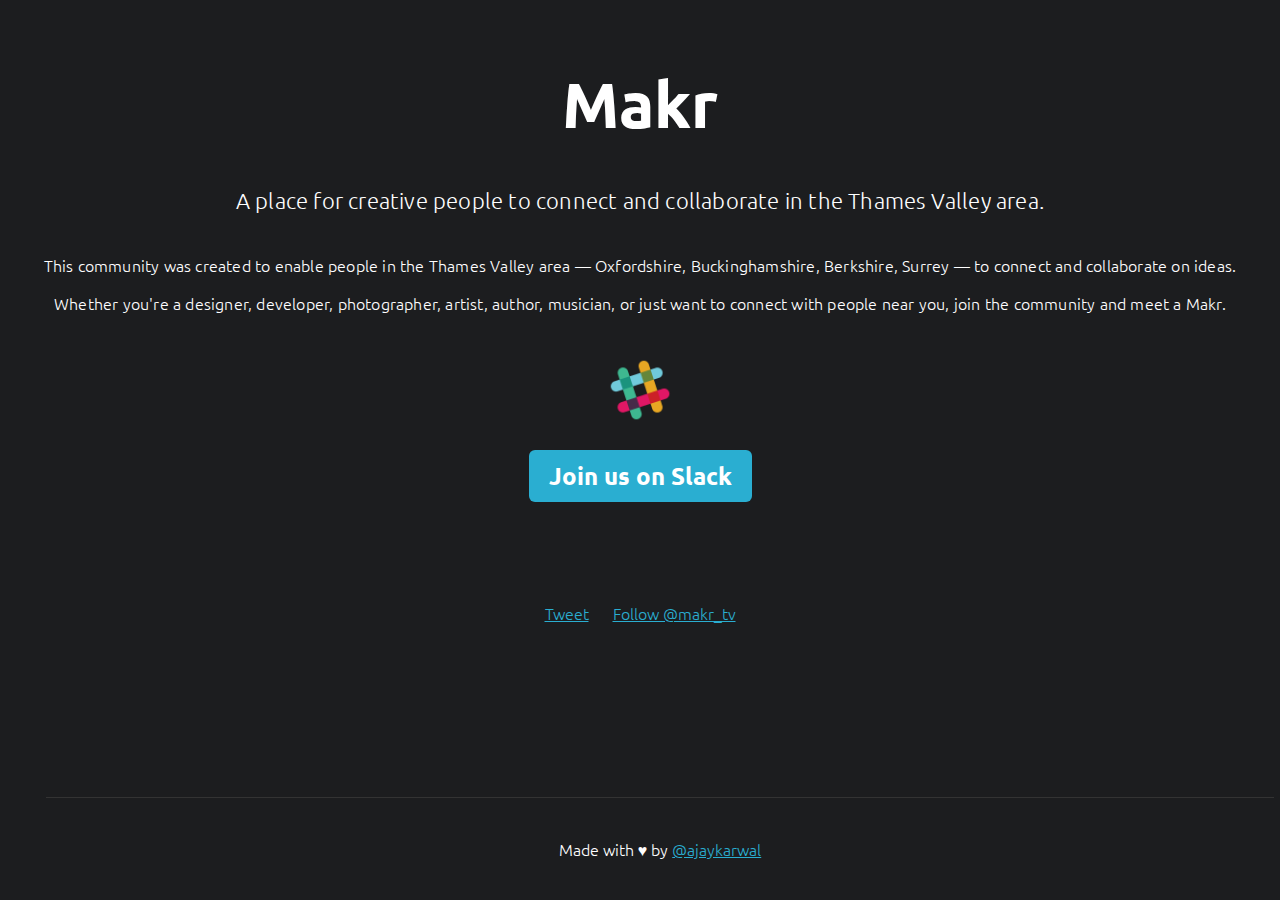
==== index.html @ da87ecca "First commit" ====
<!DOCTYPE html>
<html lang="en">
<head>
  <meta charset="UTF-8">
  <meta name="viewport" content="width=device-width, user-scalable=yes, initial-scale=1.0, minimum-scale=1.0">
  <title>Makr - A place for creative people to connect and colaborate</title>
  <meta name="description" content="Makr is a community for people in the Thames Valley area to connect and collaborate on ideas.">
  <meta name="keywords" content="slack community, thames valley, reading, oxford, wokingham, windsor, slough, buckinghamshire, berkshire, creative,">
  
  <link rel="apple-touch-icon" sizes="180x180" href="/apple-touch-icon.png">
  <link rel="icon" type="image/png" href="/favicon-32x32.png" sizes="32x32">
  <link rel="icon" type="image/png" href="/favicon-16x16.png" sizes="16x16">
  <link rel="shortcut icon" type="image/x-icon" href="/favicon.ico">
  <link rel="manifest" href="/manifest.json">
  <link rel="mask-icon" href="/safari-pinned-tab.svg" color="#1c1d1f">
  <meta name="theme-color" content="#ffffff">

  <link href="https://fonts.googleapis.com/css?family=Ubuntu+Mono|Ubuntu:300,700" rel="stylesheet">
  <link href="css/site.css" rel="stylesheet">
</head>
<body>
  <header role="banner">
    <h1>Makr</h1>
    <p>A place for creative people to connect and collaborate in the Thames Valley area.</p>
  </header>

  <main>
    <p>
      This community was created to enable people in the Thames Valley area &mdash; Oxfordshire, Buckinghamshire, Berkshire, Surrey &mdash; to connect and collaborate on ideas.
    </p>
    <p>Whether you're a designer, developer, photographer, artist, author, musician, or just want to connect with people near you, join the community and meet a Makr.</p>

    <img src="img/slack-icon.png" alt="Slack" class="slack-logo" />
    <a class="typeform-share link btn" href="https://ajaykarwal.typeform.com/to/GQnjFH" data-mode="1" target="_blank">Join us on Slack</a>

    <ul class="share-buttons">
      <li><a href="https://twitter.com/share" class="twitter-share-button" data-show-count="false">Tweet</a></li>
      <li><a href="https://twitter.com/makr_tv" class="twitter-follow-button" data-show-count="false">Follow @makr_tv</a></li>
    </ul>
  </main>

  <footer role="contentinfo">
    Made with ♥ by <a href="http://twitter.com/ajaykarwal">@ajaykarwal</a>
  </footer>

  <script async src="http://platform.twitter.com/widgets.js" charset="utf-8"></script>
  <script>(function(){var qs,js,q,s,d=document,gi=d.getElementById,ce=d.createElement,gt=d.getElementsByTagName,id='typef_orm',b='https://s3-eu-west-1.amazonaws.com/share.typeform.com/';if(!gi.call(d,id)){js=ce.call(d,'script');js.id=id;js.src=b+'share.js';q=gt.call(d,'script')[0];q.parentNode.insertBefore(js,q)}})()</script>
</body>
</html>
---- css/site.css ----
*, *::before, *::after {
  box-sizing: border-box;
}
body {
  margin: auto;
  padding: 20px;
  background: #1c1d1f;
  text-align: center;
  font-family: 'Ubuntu', sans-serif;
  font-size: 16px;
  font-weight: 300;
  color: #fff;
}
header[role="banner"] {
  margin-bottom: 40px;
}
header[role="banner"] p {
  font-size: 1.4rem;
}
footer[role="contentinfo"] {
  width: 96%;
  padding: 40px 0;
  margin: 100px 2% 0 2%;
  text-align: center;
  border-top: 1px solid #333;
  font-size: 1rem;
}
a {
  color: #2aaed1;
}
h1 {
  font-size: 4rem;
}
p {
  font-size: 1rem;
  letter-spacing: 0.2px;
}
ul, ol {
  list-style-type: none;
  margin: 0;
  padding: 0;
}
pre, code {
  font-family: 'Ubuntu Mono', monospace;
}
img {
  max-width: 100%;
  height: auto;
  border: 0;
}
.btn {
  display: inline-block;
  padding: 10px 20px;
  background-color: #2aaed1;
  color: #fff;
  text-decoration: none;
  font-size: 1.5rem;
  font-weight: 700;
  vertical-align: middle;
  line-height: normal;
  border-radius: 6px;
}
.slack-logo {
  display: block;
  width: 120px;
  vertical-align: middle;
  margin: auto;
}
.share-buttons {
  margin-top: 100px;
}
.share-buttons li {
  display: inline;
  margin: 0 10px;
}
@media only screen and (min-width:800px) {
  footer[role="contentinfo"] {
    position: absolute;
    bottom: 0;
  }
}
@media only screen and (min-width:700px) and (orientation:portrait) {
  body {
    margin-top: 100px;
  }
}
@media only screen and (min-width:1400px) {
  body {
    margin-top: 100px;
  }
}
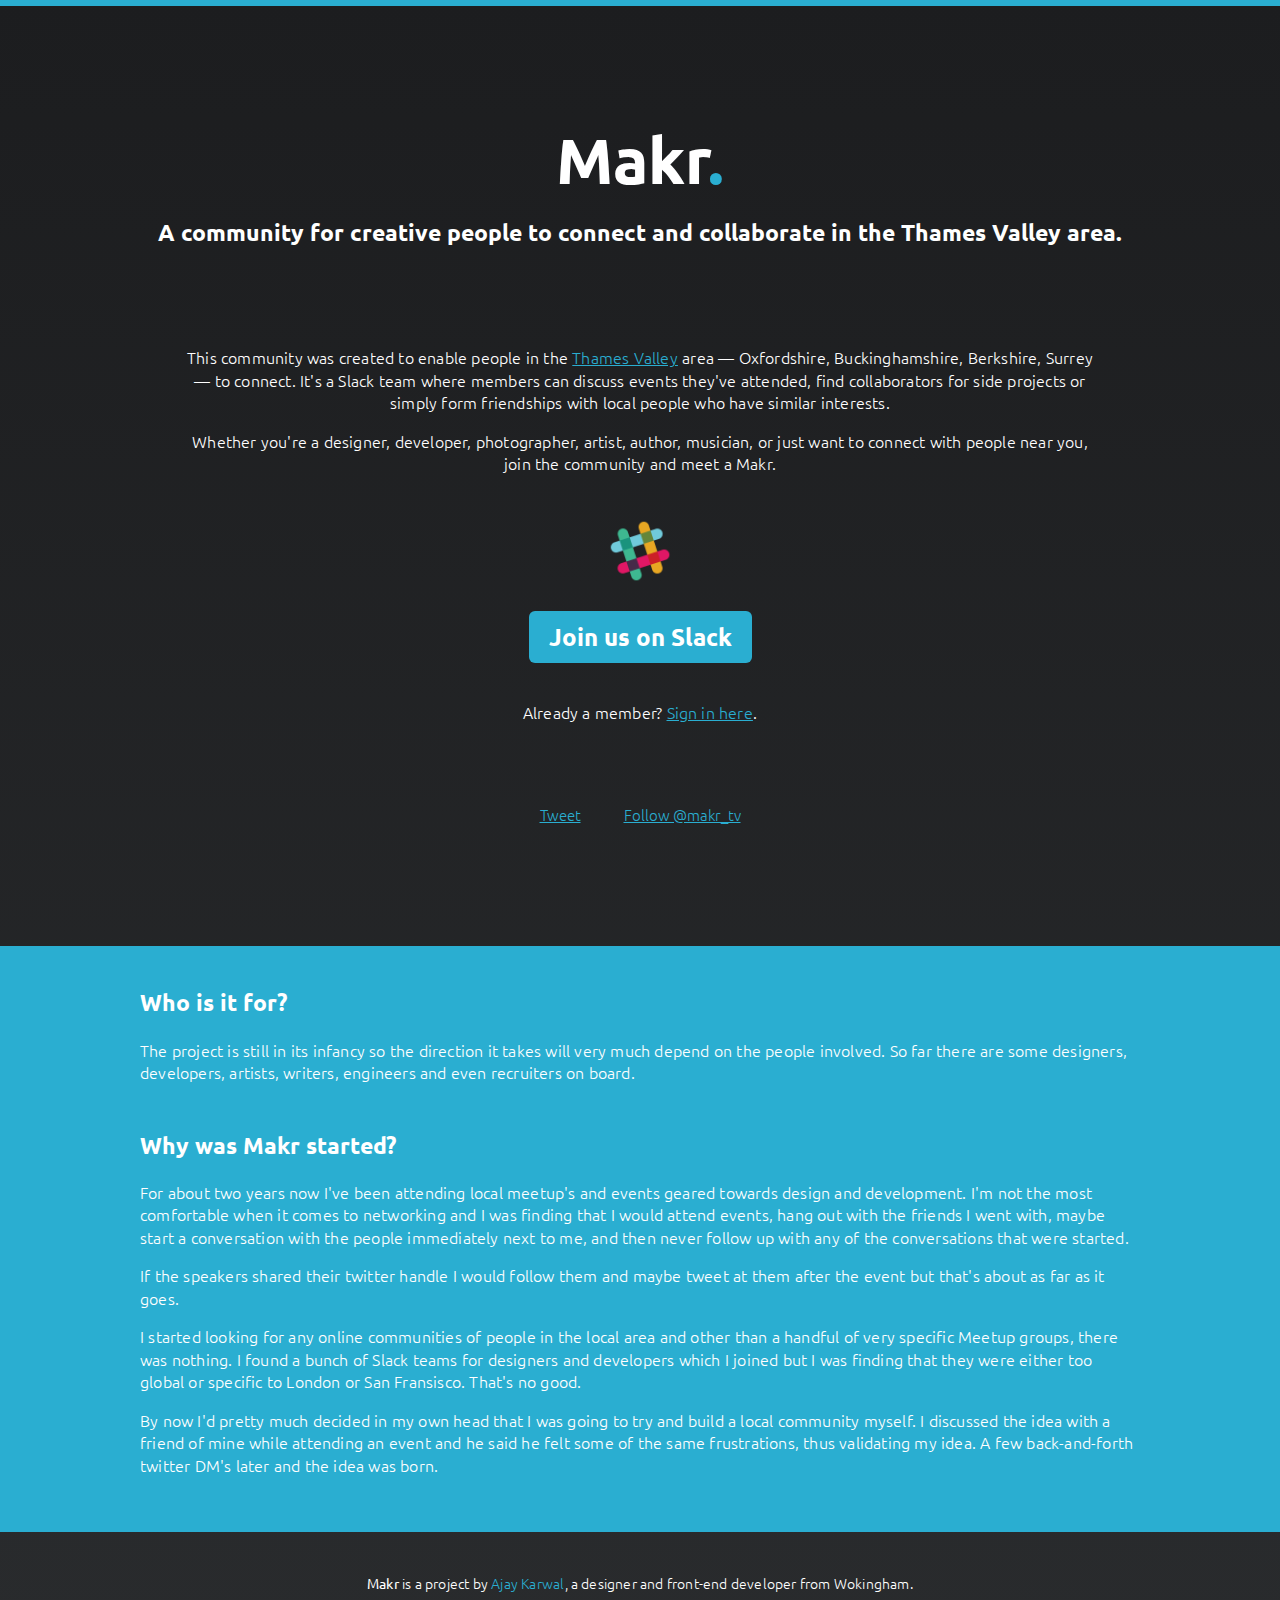
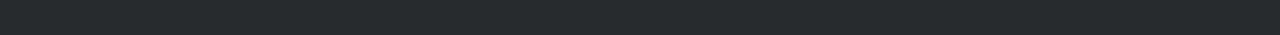
==== commit 25fd2522: "Moved site to root" ====
--- a/index.html
+++ b/index.html
@@ -3,16 +3,17 @@
 <head>
   <meta charset="UTF-8">
   <meta name="viewport" content="width=device-width, user-scalable=yes, initial-scale=1.0, minimum-scale=1.0">
-  <title>Makr - A place for creative people to connect and colaborate</title>
+  <title>Makr - A place for creative people in Thames Valley to connect</title>
   <meta name="description" content="Makr is a community for people in the Thames Valley area to connect and collaborate on ideas.">
   <meta name="keywords" content="slack community, thames valley, reading, oxford, wokingham, windsor, slough, buckinghamshire, berkshire, creative,">
+  <meta name="google-site-verification" content="DfVdEtrYzC-0xLfjy6JMC0zwimhP0ZHBiTUJ7-eVm9E" />
   
-  <link rel="apple-touch-icon" sizes="180x180" href="/apple-touch-icon.png">
-  <link rel="icon" type="image/png" href="/favicon-32x32.png" sizes="32x32">
-  <link rel="icon" type="image/png" href="/favicon-16x16.png" sizes="16x16">
-  <link rel="shortcut icon" type="image/x-icon" href="/favicon.ico">
-  <link rel="manifest" href="/manifest.json">
-  <link rel="mask-icon" href="/safari-pinned-tab.svg" color="#1c1d1f">
+  <link rel="apple-touch-icon" sizes="180x180" href="apple-touch-icon.png">
+  <link rel="icon" type="image/png" href="favicon-32x32.png" sizes="32x32">
+  <link rel="icon" type="image/png" href="favicon-16x16.png" sizes="16x16">
+  <link rel="shortcut icon" type="image/x-icon" href="favicon.ico">
+  <link rel="manifest" href="manifest.json">
+  <link rel="mask-icon" href="safari-pinned-tab.svg" color="#1c1d1f">
   <meta name="theme-color" content="#ffffff">
 
   <link href="https://fonts.googleapis.com/css?family=Ubuntu+Mono|Ubuntu:300,700" rel="stylesheet">
@@ -20,30 +21,70 @@
 </head>
 <body>
   <header role="banner">
-    <h1>Makr</h1>
-    <p>A place for creative people to connect and collaborate in the Thames Valley area.</p>
+    <h1>Makr<span>.</span></h1>
+    <h2>A community for creative people to connect and collaborate in the Thames Valley area.</h2>
   </header>
 
   <main>
-    <p>
-      This community was created to enable people in the Thames Valley area &mdash; Oxfordshire, Buckinghamshire, Berkshire, Surrey &mdash; to connect and collaborate on ideas.
-    </p>
-    <p>Whether you're a designer, developer, photographer, artist, author, musician, or just want to connect with people near you, join the community and meet a Makr.</p>
+    <div class="container intro">
+      <p>
+        This community was created to enable people in the <a href="https://en.wikipedia.org/wiki/Thames_Valley" title="Thames Valley information on Wikipedia" target="_blank">Thames Valley</a> area &mdash; Oxfordshire, Buckinghamshire, Berkshire, Surrey &mdash; to connect. It's a Slack team where members can discuss events they've attended, find collaborators for side projects or simply form friendships with local people who have similar interests.
+      </p>
+      <p>Whether you're a designer, developer, photographer, artist, author, musician, or just want to connect with people near you, join the community and meet a Makr.</p>
 
-    <img src="img/slack-icon.png" alt="Slack" class="slack-logo" />
-    <a class="typeform-share link btn" href="https://ajaykarwal.typeform.com/to/GQnjFH" data-mode="1" target="_blank">Join us on Slack</a>
+      <img src="img/slack-icon.png" alt="Slack" class="slack-logo" />
+      
+      <a class="typeform-share link btn" href="https://makr.typeform.com/to/hvpFH7" data-mode="1" target="_blank">Join <span id="memberCount">us</span> on Slack</a>
+      
+      <br />
+      <br />
+      <p>
+        Already a member? <a href="https://makrtv.slack.com/">Sign in here</a>.
+      </p>
 
-    <ul class="share-buttons">
-      <li><a href="https://twitter.com/share" class="twitter-share-button" data-show-count="false">Tweet</a></li>
-      <li><a href="https://twitter.com/makr_tv" class="twitter-follow-button" data-show-count="false">Follow @makr_tv</a></li>
-    </ul>
+      <ul class="share-buttons">
+        <li>
+          <a href="https://twitter.com/share" class="twitter-share-button" data-text="Makr - A #slack community for creative people to connect in the Thames Valley area." data-url="http://makr.tv" data-related="makr_tv,ajaykarwal" data-show-count="false">Tweet</a>
+        </li>
+        <li>
+          <script type="text/javascript" src="http://platform.linkedin.com/in.js"></script><script type="in/share"></script>
+        </li>
+        <li>
+          <a href="https://twitter.com/makr_tv" class="twitter-follow-button" data-show-count="false">Follow @makr_tv</a>
+        </li>
+      </ul>
+    </div>
+
+    <div class="more-info">
+      <div class="container">
+        <h2>Who is it for?</h2>
+        <p>The project is still in its infancy so the direction it takes will very much depend on the people involved. So far there are some designers, developers, artists, writers, engineers and even recruiters on board.</p>
+
+        <h2>Why was Makr started?</h2>
+        <p>For about two years now I've been attending local meetup's and events geared towards design and development. I'm not the most comfortable when it comes to networking and I was finding that I would attend events, hang out with the friends I went with, maybe start a conversation with the people immediately next to me, and then never follow up with any of the conversations that were started.</p>
+        <p>If the speakers shared their twitter handle I would follow them and maybe tweet at them after the event but that's about as far as it goes.</p>
+        <p>I started looking for any online communities of people in the local area and other than a handful of very specific Meetup groups, there was nothing. I found a bunch of Slack teams for designers and developers which I joined but I was finding that they were either too global or specific to London or San Fransisco. That's no good.</p>
+        <p>By now I'd pretty much decided in my own head that I was going to try and build a local community myself. I discussed the idea with a friend of mine while attending an event and he said he felt some of the same frustrations, thus validating my idea. A few back-and-forth twitter DM's later and the idea was born.</p>
+
+      </div>
+    </div>
   </main>
 
   <footer role="contentinfo">
-    Made with ♥ by <a href="http://twitter.com/ajaykarwal">@ajaykarwal</a>
+    <p><strong>Makr</strong> is a project by <a href="http://twitter.com/ajaykarwal">Ajay Karwal</a>, a designer and front-end developer from Wokingham.</p>
   </footer>
 
-  <script async src="http://platform.twitter.com/widgets.js" charset="utf-8"></script>
+  <script async src="//platform.twitter.com/widgets.js" charset="utf-8"></script>
   <script>(function(){var qs,js,q,s,d=document,gi=d.getElementById,ce=d.createElement,gt=d.getElementsByTagName,id='typef_orm',b='https://s3-eu-west-1.amazonaws.com/share.typeform.com/';if(!gi.call(d,id)){js=ce.call(d,'script');js.id=id;js.src=b+'share.js';q=gt.call(d,'script')[0];q.parentNode.insertBefore(js,q)}})()</script>
+
+  <script>
+    (function(i,s,o,g,r,a,m){i['GoogleAnalyticsObject']=r;i[r]=i[r]||function(){
+      (i[r].q=i[r].q||[]).push(arguments)},i[r].l=1*new Date();a=s.createElement(o),
+      m=s.getElementsByTagName(o)[0];a.async=1;a.src=g;m.parentNode.insertBefore(a,m)
+    })(window,document,'script','https://www.google-analytics.com/analytics.js','ga');
+
+    ga('create', 'UA-16609747-9', 'auto');
+    ga('send', 'pageview');
+  </script>
 </body>
-</html>+</html>
--- a/css/site.css
+++ b/css/site.css
@@ -3,15 +3,20 @@
 }
 body {
   margin: auto;
-  padding: 20px;
-  background: #1c1d1f;
-  text-align: center;
-  font-family: 'Ubuntu', sans-serif;
-  font-size: 16px;
-  font-weight: 300;
+  font: normal 300 15px/1.5em 'Ubuntu', sans-serif;
   color: #fff;
+  border-top:6px solid #2aaed1;
+  padding-top: 100px;
+  /* Permalink - use to edit and share this gradient: http://colorzilla.com/gradient-editor/#1c1d1f+0,292b2d+100 */
+  background: #1c1d1f; /* Old browsers */
+  background: -moz-linear-gradient(top,  #1c1d1f 0%, #292b2d 100%); /* FF3.6-15 */
+  background: -webkit-linear-gradient(top,  #1c1d1f 0%,#292b2d 100%); /* Chrome10-25,Safari5.1-6 */
+  background: linear-gradient(to bottom,  #1c1d1f 0%,#292b2d 100%); /* W3C, IE10+, FF16+, Chrome26+, Opera12+, Safari7+ */
+  filter: progid:DXImageTransform.Microsoft.gradient( startColorstr='#1c1d1f', endColorstr='#292b2d',GradientType=0 ); /* IE6-9 */
+
 }
 header[role="banner"] {
+  text-align: center;
   margin-bottom: 40px;
 }
 header[role="banner"] p {
@@ -19,17 +24,63 @@
 }
 footer[role="contentinfo"] {
   width: 96%;
-  padding: 40px 0;
-  margin: 100px 2% 0 2%;
+  padding: 40px 20px;
+  margin: 0 2% 0 2%;
   text-align: center;
-  border-top: 1px solid #333;
-  font-size: 1rem;
+  font-size: 0.875rem;
 }
-a {
+footer[role="contentinfo"] p {
+  font-size: inherit;
+  padding:0;
+  margin:0;
+}
+footer[role="contentinfo"] a {
+  text-decoration: none;
+}
+
+main {
+}
+.container {
+  max-width: 1000px;
+  margin:auto;
+}
+.intro {
+  padding: 20px ;
+  text-align: center;
+  margin-bottom: 80px;
+}
+.more-info {
+  padding: 20px ;
+  background-color: #2aaed1;
+}
+@media only screen and (min-width:700px) {
+  .intro {
+    padding: 40px;
+  }
+  .more-info {
+    padding: 40px;
+  }
+}
+
+.more-info h2:first-of-type {
+  margin-top:0;
+}
+
+hr {
+    background-color:#333;
+    border:0;
+    height:1px;
+}
+a,
+h1 span {
   color: #2aaed1;
 }
 h1 {
   font-size: 4rem;
+}
+h2,h3,h4,h5,h6 {
+  margin-top:2em;
+  line-height: 1.5em;
 }
 p {
   font-size: 1rem;
@@ -67,25 +118,15 @@
   margin: auto;
 }
 .share-buttons {
-  margin-top: 100px;
+  margin-top: 80px;
 }
 .share-buttons li {
   display: inline;
   margin: 0 10px;
 }
-@media only screen and (min-width:800px) {
+/*@media only screen and (min-width:800px) {
   footer[role="contentinfo"] {
-    position: absolute;
+    position: fixed;
     bottom: 0;
   }
-}
-@media only screen and (min-width:700px) and (orientation:portrait) {
-  body {
-    margin-top: 100px;
-  }
-}
-@media only screen and (min-width:1400px) {
-  body {
-    margin-top: 100px;
-  }
-}+}*/
